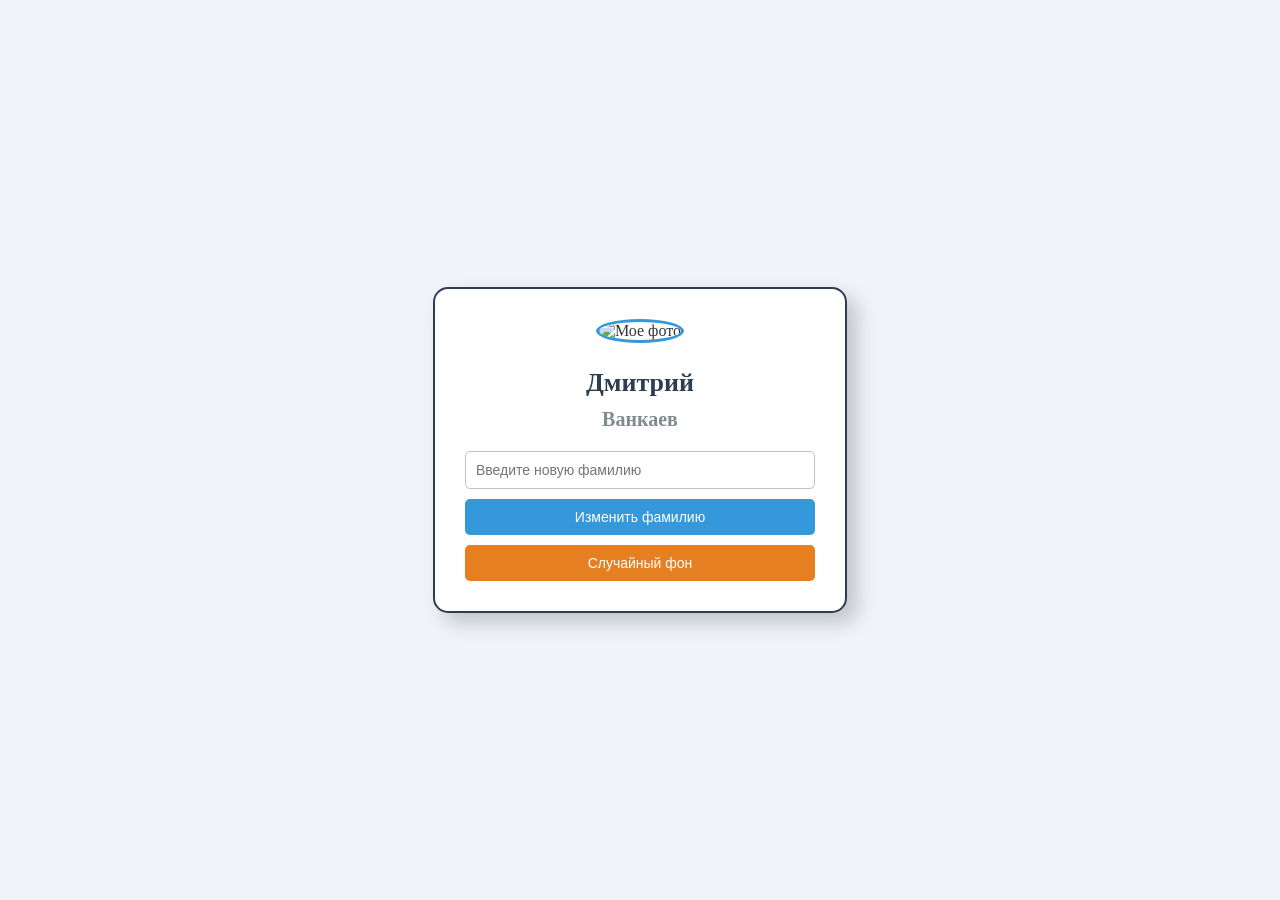
==== index.html @ 1b39a74f "Добавлено задание 4" ====
<!DOCTYPE html>
<html lang="ru">
<head>
    <meta charset="utf-8">
    <title>Мое Резюме</title>
    <style>
        /* Общие настройки страницы */
        body {
            font-family: Tahoma, serif; /* [cite: 337, 338] */
            color: #333333; /* 3. цвет текста [cite: 357] */
            background-color: #f0f4f8;
            transition: background-color 0.5s ease;
            display: flex;
            justify-content: center;
            align-items: center;
            height: 100vh;
            margin: 0;
        }

        /* Настройки карточки резюме */
        .resume-card {
            background-color: white;
            border: 2px solid #2c3e50; /* 4. рамки [cite: 358] */
            border-radius: 15px;
            padding: 30px;
            width: 350px;
            box-shadow: 10px 10px 20px rgba(0, 0, 0, 0.2); /* 2. тени [cite: 356] */
            text-align: center;
        }

        /* Настройки фотографии [cite: 360] */
        .profile-pic {
            width: 150px;
            height: 150px;
            border-radius: 50%;
            border: 3px solid #3498db; 
            object-fit: cover;
            margin-bottom: 15px;
        }

        /* Заголовки */
        h1 {
            font-size: 26px; /* 1. размеры шрифтов [cite: 355] */
            color: #2c3e50;
            margin: 10px 0;
        }

        h2 {
            font-size: 20px; /* 1. размеры шрифтов [cite: 355] */
            color: #7f8c8d;
            margin: 5px 0 20px 0;
        }

        /* Элементы управления */
        .controls {
            display: flex;
            flex-direction: column;
            gap: 10px;
        }

        input {
            padding: 10px;
            font-size: 14px;
            border: 1px solid #bdc3c7;
            border-radius: 5px;
        }

        button {
            padding: 10px;
            font-size: 14px;
            color: white;
            background-color: #3498db;
            border: none;
            border-radius: 5px;
            cursor: pointer;
            transition: background-color 0.3s;
        }

        /* 5. изменения цвета при наведении [cite: 359] */
        button:hover {
            background-color: #2980b9; 
        }

        .btn-random {
            background-color: #e67e22;
        }

        .btn-random:hover {
            background-color: #d35400; /* 5. изменения цвета при наведении [cite: 359] */
        }
    </style>
</head>
<body>

    <div class="resume-card">
        <img src="https://via.placeholder.com/150/3498db/FFFFFF?text=Photo" alt="Мое фото" class="profile-pic">
        
        <h1>Дмитрий</h1>
        <h2 id="surnameText">Ванкаев</h2>
        
        <div class="controls">
            <input type="text" id="surnameInput" placeholder="Введите новую фамилию">
            <button onclick="changeSurname()">Изменить фамилию</button>
            
            <button class="btn-random" onclick="changeBackgroundColor()">Случайный фон</button>
        </div>
    </div>

    <script>
        // Функция для изменения фамилии 
        function changeSurname() {
            // Получаем значение из поля ввода
            let newSurname = document.getElementById("surnameInput").value;
            
            // Проверяем, не пустое ли поле
            if (newSurname.trim() !== "") {
                // Меняем текст в элементе с id="surnameText"
                document.getElementById("surnameText").innerText = newSurname;
                // Очищаем поле ввода
                document.getElementById("surnameInput").value = "";
            } else {
                alert("Пожалуйста, введите фамилию!");
            }
        }

        // Функция для изменения цвета фона на рандомный 
        function changeBackgroundColor() {
            // Генерируем случайный цвет в формате HEX (например, #a3f2b1)
            let randomColor = '#' + Math.floor(Math.random()*16777215).toString(16);
            
            // Применяем цвет к фону страницы
            document.body.style.backgroundColor = randomColor;
        }
    </script>
</body>
</html>
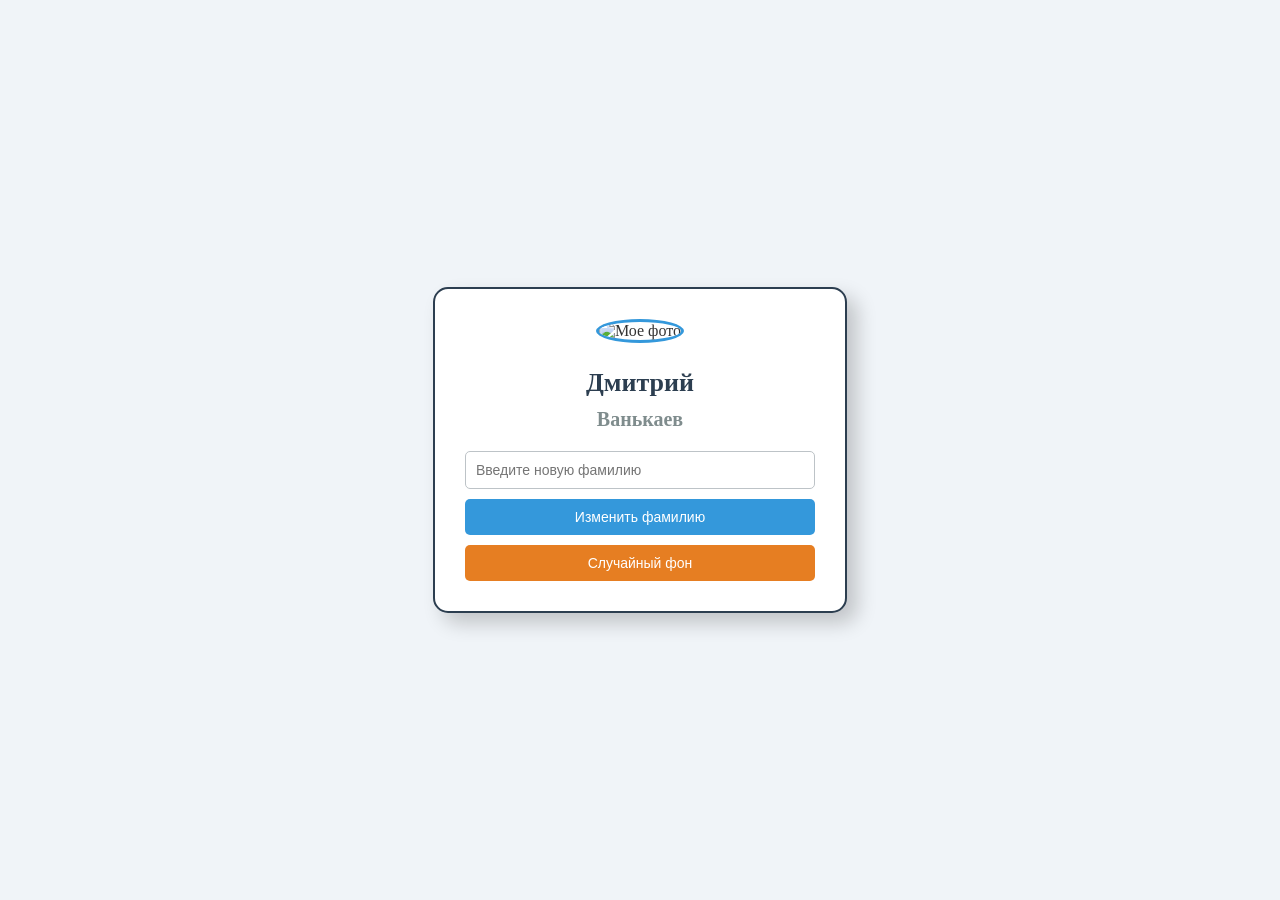
==== commit 503e1ab4: "Исправлено задание 4" ====
--- a/index.html
+++ b/index.html
@@ -96,7 +96,7 @@
         <img src="https://via.placeholder.com/150/3498db/FFFFFF?text=Photo" alt="Мое фото" class="profile-pic">
         
         <h1>Дмитрий</h1>
-        <h2 id="surnameText">Ванкаев</h2>
+        <h2 id="surnameText">Ванькаев</h2>
         
         <div class="controls">
             <input type="text" id="surnameInput" placeholder="Введите новую фамилию">
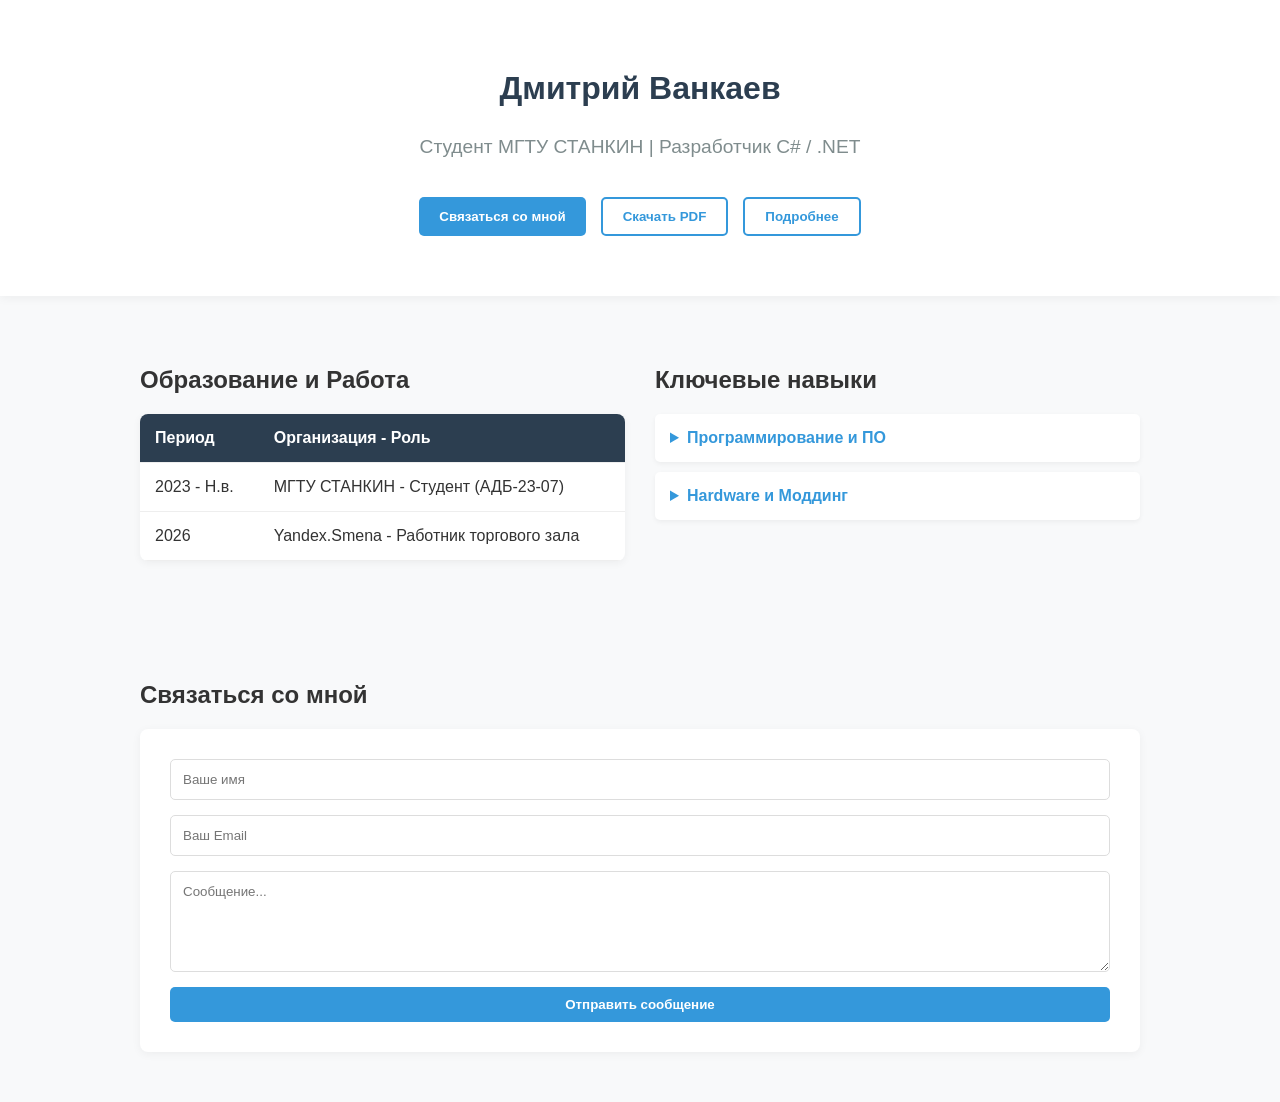
==== commit 3e0e9f8c: "Задание 6" ====
--- a/index.html
+++ b/index.html
@@ -1,136 +1,266 @@
 <!DOCTYPE html>
 <html lang="ru">
 <head>
-    <meta charset="utf-8">
-    <title>Мое Резюме</title>
+    <meta charset="UTF-8">
+    <meta name="viewport" content="width=device-width, initial-scale=1.0">
+    <title>Резюме - Дмитрий Ванкаев</title>
     <style>
-        /* Общие настройки страницы */
+        /* Базовые стили и переменные */
+        :root {
+            --primary: #2c3e50;
+            --accent: #3498db;
+            --bg: #f8f9fa;
+            --text: #333;
+        }
+        
         body {
-            font-family: Tahoma, serif; /* [cite: 337, 338] */
-            color: #333333; /* 3. цвет текста [cite: 357] */
-            background-color: #f0f4f8;
-            transition: background-color 0.5s ease;
-            display: flex;
-            justify-content: center;
-            align-items: center;
-            height: 100vh;
+            font-family: 'Segoe UI', Tahoma, Geneva, Verdana, sans-serif;
             margin: 0;
-        }
-
-        /* Настройки карточки резюме */
-        .resume-card {
-            background-color: white;
-            border: 2px solid #2c3e50; /* 4. рамки [cite: 358] */
-            border-radius: 15px;
-            padding: 30px;
-            width: 350px;
-            box-shadow: 10px 10px 20px rgba(0, 0, 0, 0.2); /* 2. тени [cite: 356] */
-            text-align: center;
-        }
-
-        /* Настройки фотографии [cite: 360] */
-        .profile-pic {
-            width: 150px;
-            height: 150px;
-            border-radius: 50%;
-            border: 3px solid #3498db; 
-            object-fit: cover;
-            margin-bottom: 15px;
-        }
-
-        /* Заголовки */
-        h1 {
-            font-size: 26px; /* 1. размеры шрифтов [cite: 355] */
-            color: #2c3e50;
-            margin: 10px 0;
-        }
-
-        h2 {
-            font-size: 20px; /* 1. размеры шрифтов [cite: 355] */
-            color: #7f8c8d;
-            margin: 5px 0 20px 0;
-        }
-
-        /* Элементы управления */
-        .controls {
+            padding: 0;
+            background-color: var(--bg);
+            color: var(--text);
+            overflow-x: hidden;
+        }
+
+        /* Адаптивный контейнер */
+        .container {
+            max-width: 1000px;
+            margin: 0 auto;
+            padding: 0 20px;
+        }
+
+        /* Шапка резюме (Flexbox) */
+        header {
             display: flex;
             flex-direction: column;
-            gap: 10px;
-        }
-
-        input {
-            padding: 10px;
-            font-size: 14px;
-            border: 1px solid #bdc3c7;
-            border-radius: 5px;
+            align-items: center;
+            text-align: center;
+            padding: 60px 20px;
+            background-color: white;
+            box-shadow: 0 2px 10px rgba(0,0,0,0.05);
+        }
+
+        h1 { margin: 10px 0; color: var(--primary); }
+        .subtitle { color: #7f8c8d; font-size: 1.2rem; }
+
+        .btn-group {
+            display: flex;
+            gap: 15px;
+            margin-top: 20px;
         }
 
         button {
-            padding: 10px;
-            font-size: 14px;
-            color: white;
-            background-color: #3498db;
+            padding: 10px 20px;
             border: none;
             border-radius: 5px;
             cursor: pointer;
-            transition: background-color 0.3s;
-        }
-
-        /* 5. изменения цвета при наведении [cite: 359] */
-        button:hover {
-            background-color: #2980b9; 
-        }
-
-        .btn-random {
-            background-color: #e67e22;
-        }
-
-        .btn-random:hover {
-            background-color: #d35400; /* 5. изменения цвета при наведении [cite: 359] */
+            font-weight: bold;
+            transition: background 0.3s, transform 0.2s;
+        }
+
+        .btn-primary { background: var(--accent); color: white; }
+        .btn-primary:hover { background: #2980b9; transform: translateY(-2px); }
+        .btn-outline { background: white; border: 2px solid var(--accent); color: var(--accent); }
+        .btn-outline:hover { background: var(--accent); color: white; transform: translateY(-2px); }
+
+        /* Секции и сетка (Grid) */
+        section { padding: 50px 0; }
+        .grid-2 {
+            display: grid;
+            grid-template-columns: 1fr;
+            gap: 30px;
+        }
+        @media (min-width: 768px) {
+            .grid-2 { grid-template-columns: 1fr 1fr; }
+        }
+
+        /* Таблица (Опыт и образование) */
+        table {
+            width: 100%;
+            border-collapse: collapse;
+            background: white;
+            box-shadow: 0 2px 8px rgba(0,0,0,0.05);
+            border-radius: 8px;
+            overflow: hidden;
+        }
+        th, td {
+            padding: 15px;
+            text-align: left;
+            border-bottom: 1px solid #eee;
+        }
+        th { background-color: var(--primary); color: white; }
+
+        /* Раскрывающиеся списки (Проекты) */
+        details {
+            background: white;
+            padding: 15px;
+            border-radius: 5px;
+            margin-bottom: 10px;
+            box-shadow: 0 2px 5px rgba(0,0,0,0.05);
+        }
+        summary {
+            font-weight: bold;
+            cursor: pointer;
+            color: var(--accent);
+        }
+        .details-content { padding-top: 10px; color: #555; }
+
+        /* Форма обратной связи */
+        form {
+            display: flex;
+            flex-direction: column;
+            gap: 15px;
+            background: white;
+            padding: 30px;
+            border-radius: 8px;
+            box-shadow: 0 2px 10px rgba(0,0,0,0.05);
+        }
+        input, textarea {
+            padding: 12px;
+            border: 1px solid #ddd;
+            border-radius: 5px;
+            font-family: inherit;
+        }
+
+        /* Выезжающая панель (Offcanvas) */
+        .side-panel {
+            position: fixed;
+            top: 0;
+            right: -400px;
+            width: 300px;
+            height: 100vh;
+            background: var(--primary);
+            color: white;
+            padding: 30px;
+            transition: right 0.4s ease;
+            box-shadow: -5px 0 15px rgba(0,0,0,0.2);
+            z-index: 1000;
+        }
+        .side-panel.open { right: 0; }
+        .close-btn {
+            background: none;
+            color: white;
+            font-size: 24px;
+            border: none;
+            cursor: pointer;
+            text-align: right;
+            width: 100%;
+        }
+
+        /* Анимация при скролле */
+        .fade-in {
+            opacity: 0;
+            transform: translateY(30px);
+            transition: opacity 0.6s ease, transform 0.6s ease;
+        }
+        .fade-in.visible {
+            opacity: 1;
+            transform: translateY(0);
         }
     </style>
 </head>
 <body>
 
-    <div class="resume-card">
-        <img src="https://via.placeholder.com/150/3498db/FFFFFF?text=Photo" alt="Мое фото" class="profile-pic">
-        
-        <h1>Дмитрий</h1>
-        <h2 id="surnameText">Ванькаев</h2>
-        
-        <div class="controls">
-            <input type="text" id="surnameInput" placeholder="Введите новую фамилию">
-            <button onclick="changeSurname()">Изменить фамилию</button>
-            
-            <button class="btn-random" onclick="changeBackgroundColor()">Случайный фон</button>
+    <div id="sidePanel" class="side-panel">
+        <button class="close-btn" onclick="togglePanel()">✖</button>
+        <h3>Обо мне</h3>
+        <p>Увлекаюсь разработкой HMI-интерфейсов, промышленной автоматизацией и моддингом железа. Всегда ищу нестандартные пути решения технических задач.</p>
+    </div>
+
+    <header>
+        <h1>Дмитрий Ванкаев</h1>
+        <p class="subtitle">Студент МГТУ СТАНКИН | Разработчик C# / .NET</p>
+        <div class="btn-group">
+            <button class="btn-primary" onclick="scrollToContact()">Связаться со мной</button>
+            <button class="btn-outline" onclick="alert('Скачивание резюме началось...')">Скачать PDF</button>
+            <button class="btn-outline" onclick="togglePanel()">Подробнее</button>
         </div>
+    </header>
+
+    <div class="container">
+        <section class="grid-2 fade-in">
+            <div>
+                <h2>Образование и Работа</h2>
+                <table>
+                    <tr>
+                        <th>Период</th>
+                        <th>Организация - Роль</th>
+                    </tr>
+                    <tr>
+                        <td>2023 - Н.в.</td>
+                        <td>МГТУ СТАНКИН - Студент (АДБ-23-07)</td>
+                    </tr>
+                    <tr>
+                        <td>2026</td>
+                        <td>Yandex.Smena - Работник торгового зала</td>
+                    </tr>
+                </table>
+            </div>
+            <div>
+                <h2>Ключевые навыки</h2>
+                <details>
+                    <summary>Программирование и ПО</summary>
+                    <div class="details-content">C#, .NET, HTML, CSS, JS, MasterSCADA 4D.</div>
+                </details>
+                <details>
+                    <summary>Hardware и Моддинг</summary>
+                    <div class="details-content">Сборка и ремонт ПК (H510, Intel i3), восстановление Asus Eee PC 1000HD. Прошивка консолей (muOS, PSP Street).</div>
+                </details>
+            </div>
+        </section>
+
+        <section id="contact" class="fade-in">
+            <h2>Связаться со мной</h2>
+            <form id="contactForm" onsubmit="validateForm(event)">
+                <input type="text" id="name" placeholder="Ваше имя" required>
+                <input type="email" id="email" placeholder="Ваш Email" required>
+                <textarea id="message" rows="5" placeholder="Сообщение..." required></textarea>
+                <button type="submit" class="btn-primary">Отправить сообщение</button>
+            </form>
+        </section>
     </div>
 
     <script>
-        // Функция для изменения фамилии 
-        function changeSurname() {
-            // Получаем значение из поля ввода
-            let newSurname = document.getElementById("surnameInput").value;
-            
-            // Проверяем, не пустое ли поле
-            if (newSurname.trim() !== "") {
-                // Меняем текст в элементе с id="surnameText"
-                document.getElementById("surnameText").innerText = newSurname;
-                // Очищаем поле ввода
-                document.getElementById("surnameInput").value = "";
-            } else {
-                alert("Пожалуйста, введите фамилию!");
+        // 1. Плавный скролл
+        function scrollToContact() {
+            document.getElementById('contact').scrollIntoView({ behavior: 'smooth' });
+        }
+
+        // 2. Открытие/закрытие выезжающей панели
+        function togglePanel() {
+            const panel = document.getElementById('sidePanel');
+            panel.classList.toggle('open');
+        }
+
+        // 3. Базовая валидация формы
+        function validateForm(event) {
+            event.preventDefault(); // Останавливаем стандартную отправку
+            const name = document.getElementById('name').value;
+            const email = document.getElementById('email').value;
+            const message = document.getElementById('message').value;
+
+            if(name.length < 2) {
+                alert("Имя должно содержать минимум 2 символа.");
+                return;
             }
-        }
-
-        // Функция для изменения цвета фона на рандомный 
-        function changeBackgroundColor() {
-            // Генерируем случайный цвет в формате HEX (например, #a3f2b1)
-            let randomColor = '#' + Math.floor(Math.random()*16777215).toString(16);
-            
-            // Применяем цвет к фону страницы
-            document.body.style.backgroundColor = randomColor;
-        }
+            if(!email.includes('@')) {
+                alert("Введите корректный email.");
+                return;
+            }
+            alert("Спасибо, " + name + "! Ваше сообщение отправлено.");
+            document.getElementById('contactForm').reset();
+        }
+
+        // 4. Анимация появления элементов при прокрутке (Intersection Observer)
+        const observer = new IntersectionObserver((entries) => {
+            entries.forEach(entry => {
+                if (entry.isIntersecting) {
+                    entry.target.classList.add('visible');
+                }
+            });
+        }, { threshold: 0.1 });
+
+        document.querySelectorAll('.fade-in').forEach((el) => observer.observe(el));
     </script>
 </body>
 </html>
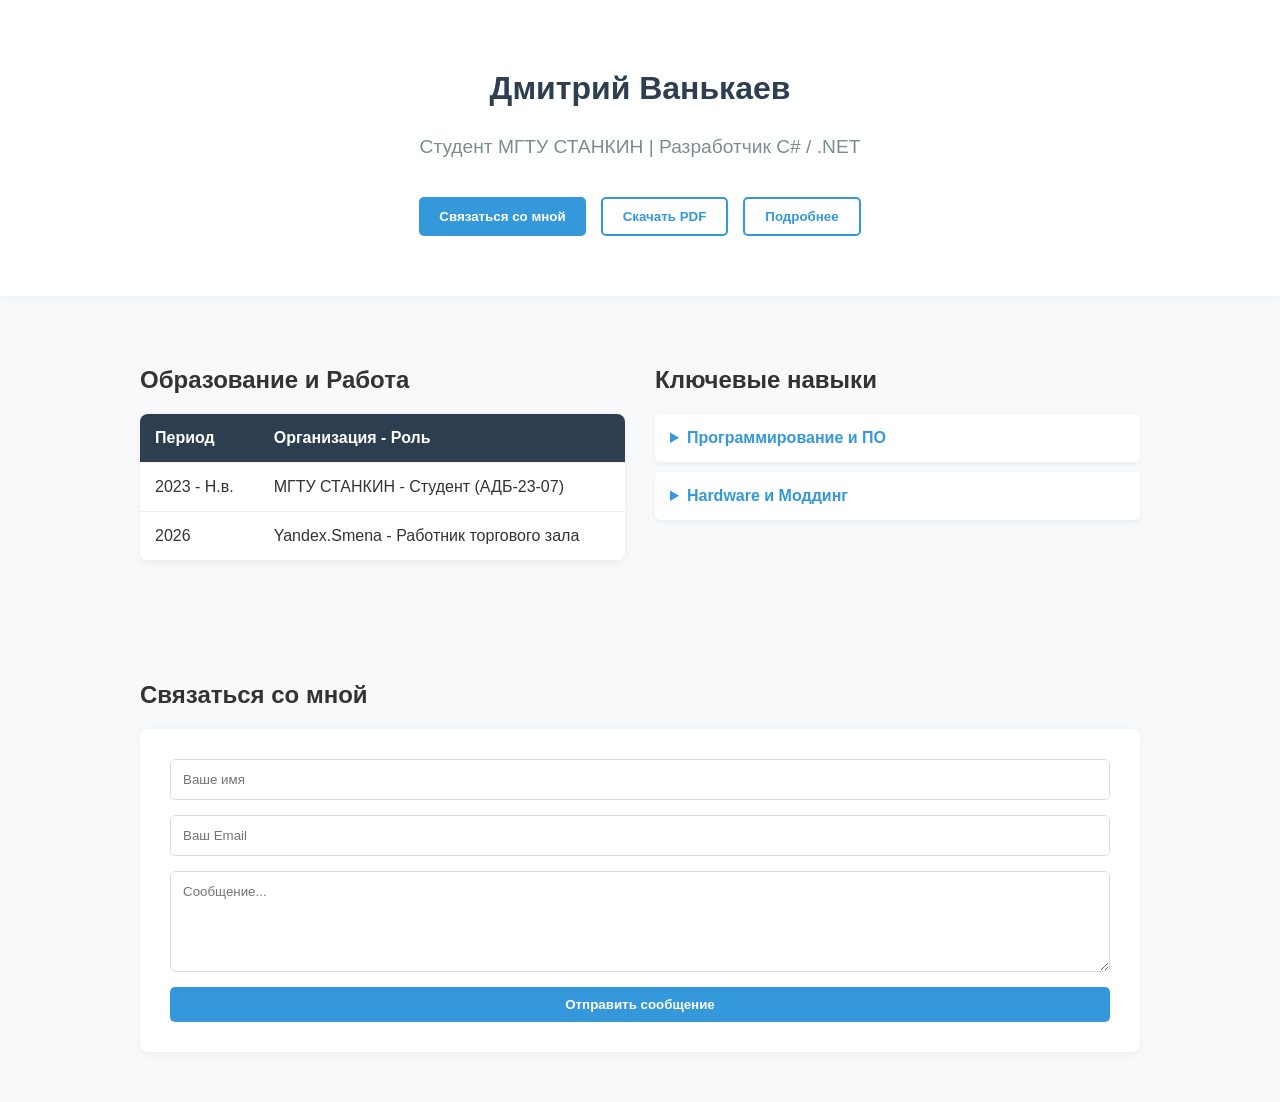
==== commit 7c788e3b: "Задание 6" ====
--- a/index.html
+++ b/index.html
@@ -3,7 +3,7 @@
 <head>
     <meta charset="UTF-8">
     <meta name="viewport" content="width=device-width, initial-scale=1.0">
-    <title>Резюме - Дмитрий Ванкаев</title>
+    <title>Резюме - Дмитрий Ванькаев</title>
     <style>
         /* Базовые стили и переменные */
         :root {
@@ -168,7 +168,7 @@
     </div>
 
     <header>
-        <h1>Дмитрий Ванкаев</h1>
+        <h1>Дмитрий Ванькаев</h1>
         <p class="subtitle">Студент МГТУ СТАНКИН | Разработчик C# / .NET</p>
         <div class="btn-group">
             <button class="btn-primary" onclick="scrollToContact()">Связаться со мной</button>
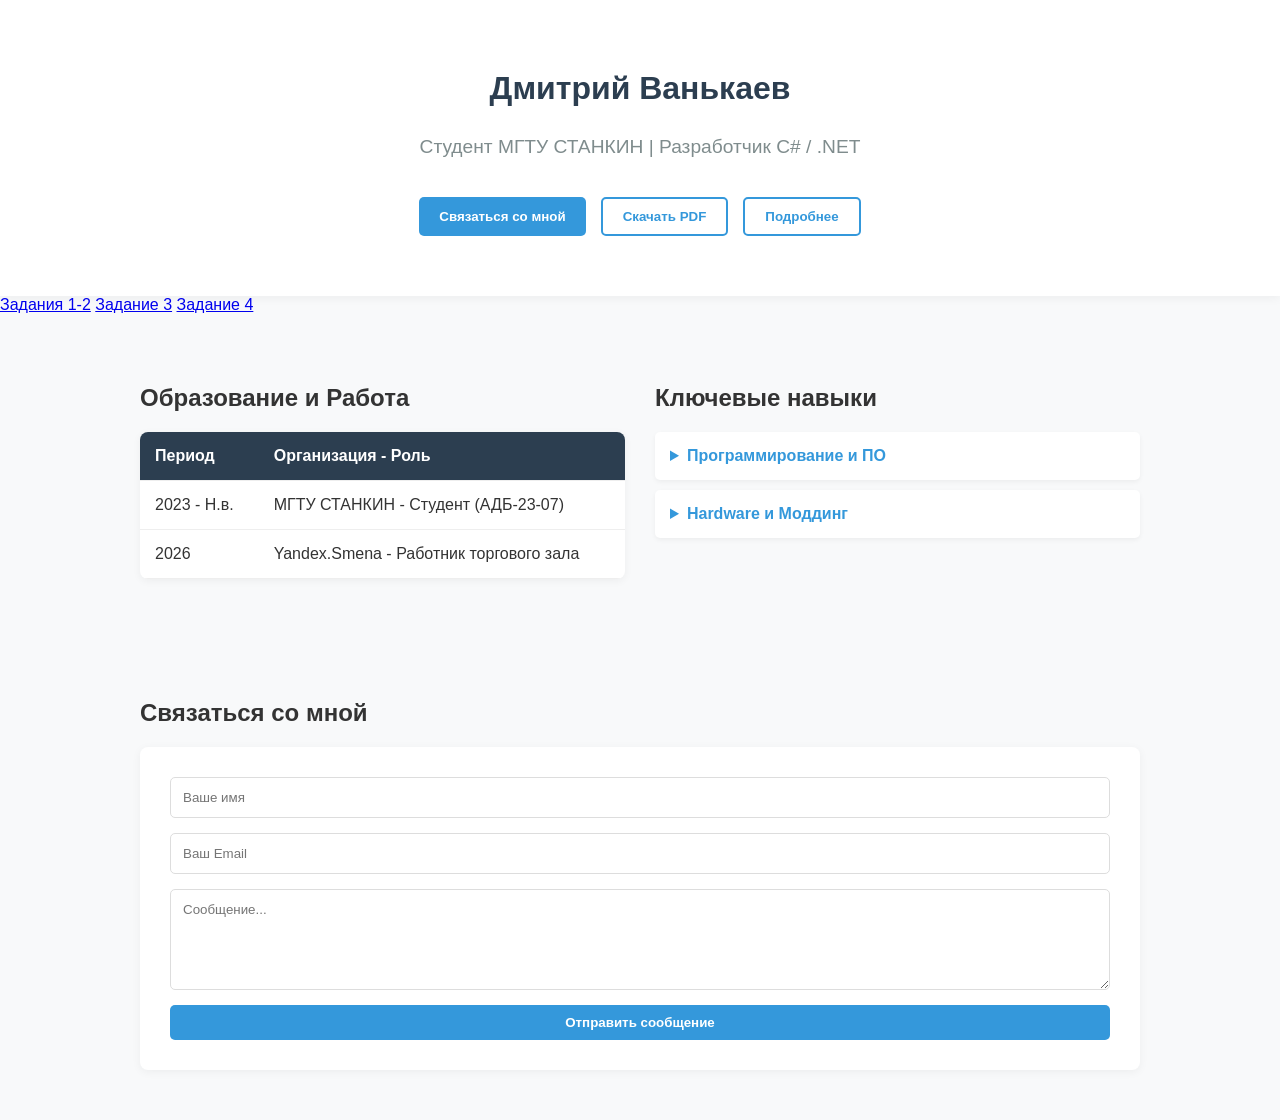
==== commit d5893897: "Пофикшена главная страница и задание 6" ====
--- a/index.html
+++ b/index.html
@@ -176,6 +176,12 @@
             <button class="btn-outline" onclick="togglePanel()">Подробнее</button>
         </div>
     </header>
+
+    <nav class="top-nav">
+        <a href="tasks1-2.html">Задания 1-2</a>
+        <a href="task3.html">Задание 3</a>
+        <a href="task4.html">Задание 4</a>
+    </nav>
 
     <div class="container">
         <section class="grid-2 fade-in">
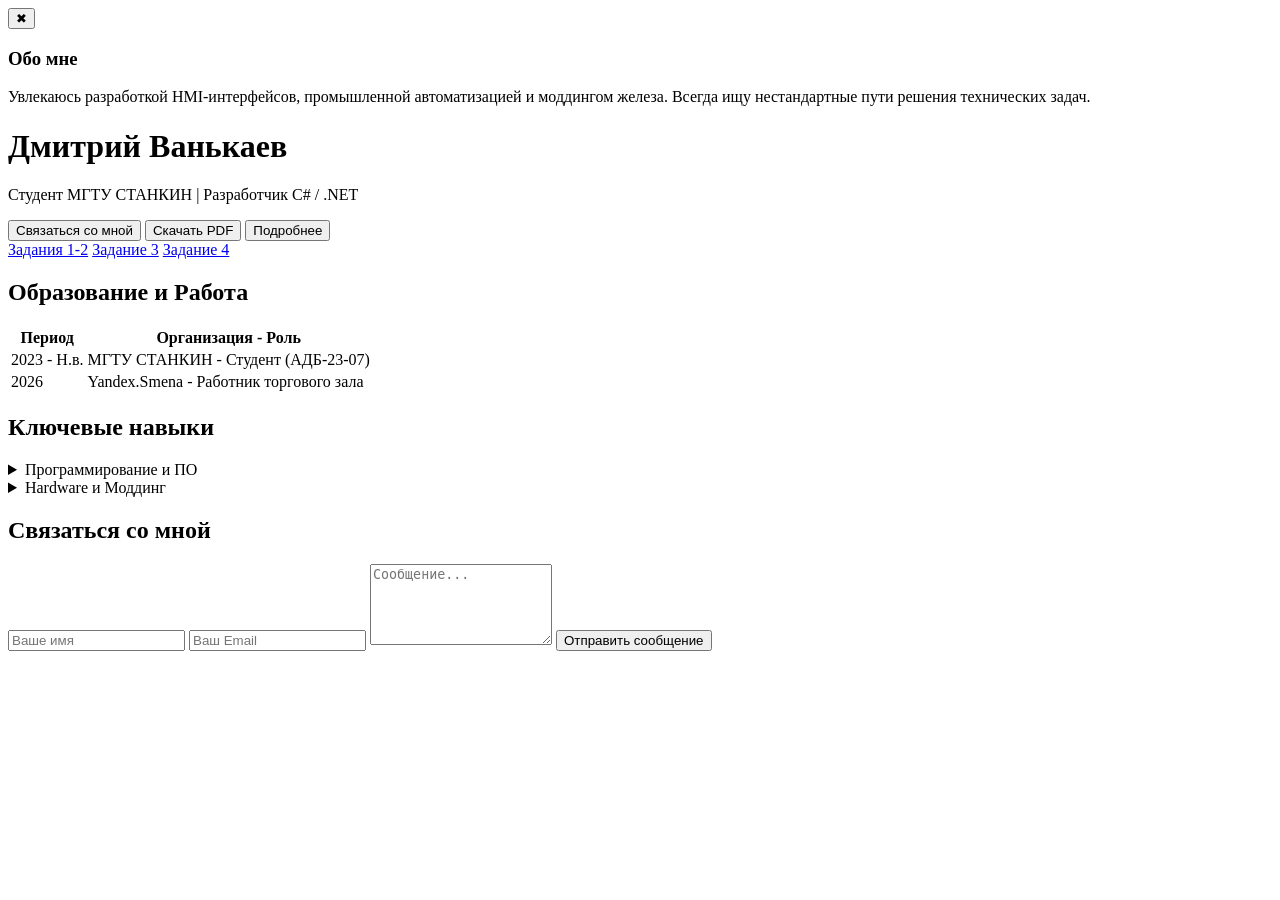
==== commit eaa32161: "Выносим стиль и скрипты в отдельные файлы" ====
--- a/index.html
+++ b/index.html
@@ -4,160 +4,7 @@
     <meta charset="UTF-8">
     <meta name="viewport" content="width=device-width, initial-scale=1.0">
     <title>Резюме - Дмитрий Ванькаев</title>
-    <style>
-        /* Базовые стили и переменные */
-        :root {
-            --primary: #2c3e50;
-            --accent: #3498db;
-            --bg: #f8f9fa;
-            --text: #333;
-        }
-        
-        body {
-            font-family: 'Segoe UI', Tahoma, Geneva, Verdana, sans-serif;
-            margin: 0;
-            padding: 0;
-            background-color: var(--bg);
-            color: var(--text);
-            overflow-x: hidden;
-        }
-
-        /* Адаптивный контейнер */
-        .container {
-            max-width: 1000px;
-            margin: 0 auto;
-            padding: 0 20px;
-        }
-
-        /* Шапка резюме (Flexbox) */
-        header {
-            display: flex;
-            flex-direction: column;
-            align-items: center;
-            text-align: center;
-            padding: 60px 20px;
-            background-color: white;
-            box-shadow: 0 2px 10px rgba(0,0,0,0.05);
-        }
-
-        h1 { margin: 10px 0; color: var(--primary); }
-        .subtitle { color: #7f8c8d; font-size: 1.2rem; }
-
-        .btn-group {
-            display: flex;
-            gap: 15px;
-            margin-top: 20px;
-        }
-
-        button {
-            padding: 10px 20px;
-            border: none;
-            border-radius: 5px;
-            cursor: pointer;
-            font-weight: bold;
-            transition: background 0.3s, transform 0.2s;
-        }
-
-        .btn-primary { background: var(--accent); color: white; }
-        .btn-primary:hover { background: #2980b9; transform: translateY(-2px); }
-        .btn-outline { background: white; border: 2px solid var(--accent); color: var(--accent); }
-        .btn-outline:hover { background: var(--accent); color: white; transform: translateY(-2px); }
-
-        /* Секции и сетка (Grid) */
-        section { padding: 50px 0; }
-        .grid-2 {
-            display: grid;
-            grid-template-columns: 1fr;
-            gap: 30px;
-        }
-        @media (min-width: 768px) {
-            .grid-2 { grid-template-columns: 1fr 1fr; }
-        }
-
-        /* Таблица (Опыт и образование) */
-        table {
-            width: 100%;
-            border-collapse: collapse;
-            background: white;
-            box-shadow: 0 2px 8px rgba(0,0,0,0.05);
-            border-radius: 8px;
-            overflow: hidden;
-        }
-        th, td {
-            padding: 15px;
-            text-align: left;
-            border-bottom: 1px solid #eee;
-        }
-        th { background-color: var(--primary); color: white; }
-
-        /* Раскрывающиеся списки (Проекты) */
-        details {
-            background: white;
-            padding: 15px;
-            border-radius: 5px;
-            margin-bottom: 10px;
-            box-shadow: 0 2px 5px rgba(0,0,0,0.05);
-        }
-        summary {
-            font-weight: bold;
-            cursor: pointer;
-            color: var(--accent);
-        }
-        .details-content { padding-top: 10px; color: #555; }
-
-        /* Форма обратной связи */
-        form {
-            display: flex;
-            flex-direction: column;
-            gap: 15px;
-            background: white;
-            padding: 30px;
-            border-radius: 8px;
-            box-shadow: 0 2px 10px rgba(0,0,0,0.05);
-        }
-        input, textarea {
-            padding: 12px;
-            border: 1px solid #ddd;
-            border-radius: 5px;
-            font-family: inherit;
-        }
-
-        /* Выезжающая панель (Offcanvas) */
-        .side-panel {
-            position: fixed;
-            top: 0;
-            right: -400px;
-            width: 300px;
-            height: 100vh;
-            background: var(--primary);
-            color: white;
-            padding: 30px;
-            transition: right 0.4s ease;
-            box-shadow: -5px 0 15px rgba(0,0,0,0.2);
-            z-index: 1000;
-        }
-        .side-panel.open { right: 0; }
-        .close-btn {
-            background: none;
-            color: white;
-            font-size: 24px;
-            border: none;
-            cursor: pointer;
-            text-align: right;
-            width: 100%;
-        }
-
-        /* Анимация при скролле */
-        .fade-in {
-            opacity: 0;
-            transform: translateY(30px);
-            transition: opacity 0.6s ease, transform 0.6s ease;
-        }
-        .fade-in.visible {
-            opacity: 1;
-            transform: translateY(0);
-        }
-    </style>
+    <link rel="stylesheet" href="style.css">
 </head>
 <body>
 
@@ -226,47 +73,6 @@
         </section>
     </div>
 
-    <script>
-        // 1. Плавный скролл
-        function scrollToContact() {
-            document.getElementById('contact').scrollIntoView({ behavior: 'smooth' });
-        }
-
-        // 2. Открытие/закрытие выезжающей панели
-        function togglePanel() {
-            const panel = document.getElementById('sidePanel');
-            panel.classList.toggle('open');
-        }
-
-        // 3. Базовая валидация формы
-        function validateForm(event) {
-            event.preventDefault(); // Останавливаем стандартную отправку
-            const name = document.getElementById('name').value;
-            const email = document.getElementById('email').value;
-            const message = document.getElementById('message').value;
-
-            if(name.length < 2) {
-                alert("Имя должно содержать минимум 2 символа.");
-                return;
-            }
-            if(!email.includes('@')) {
-                alert("Введите корректный email.");
-                return;
-            }
-            alert("Спасибо, " + name + "! Ваше сообщение отправлено.");
-            document.getElementById('contactForm').reset();
-        }
-
-        // 4. Анимация появления элементов при прокрутке (Intersection Observer)
-        const observer = new IntersectionObserver((entries) => {
-            entries.forEach(entry => {
-                if (entry.isIntersecting) {
-                    entry.target.classList.add('visible');
-                }
-            });
-        }, { threshold: 0.1 });
-
-        document.querySelectorAll('.fade-in').forEach((el) => observer.observe(el));
-    </script>
+    <script src="script.js"></script>
 </body>
 </html>
